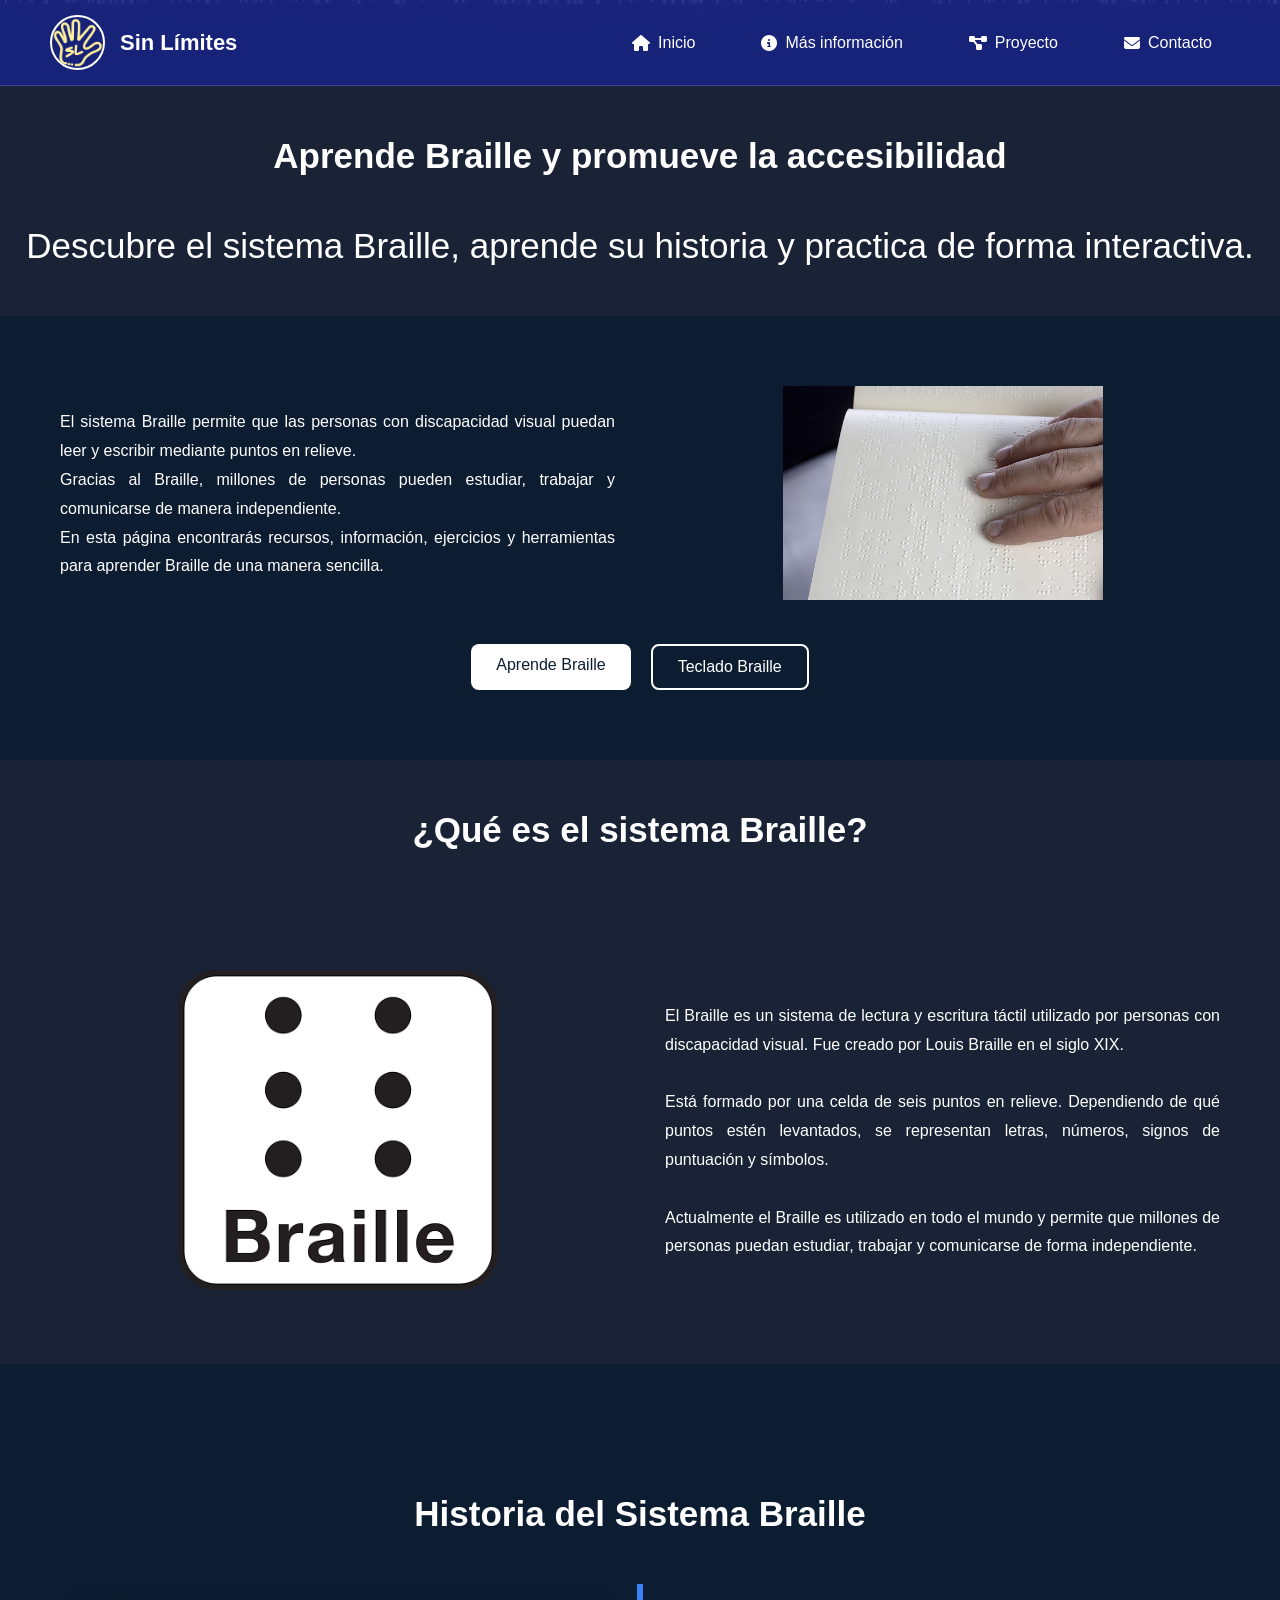
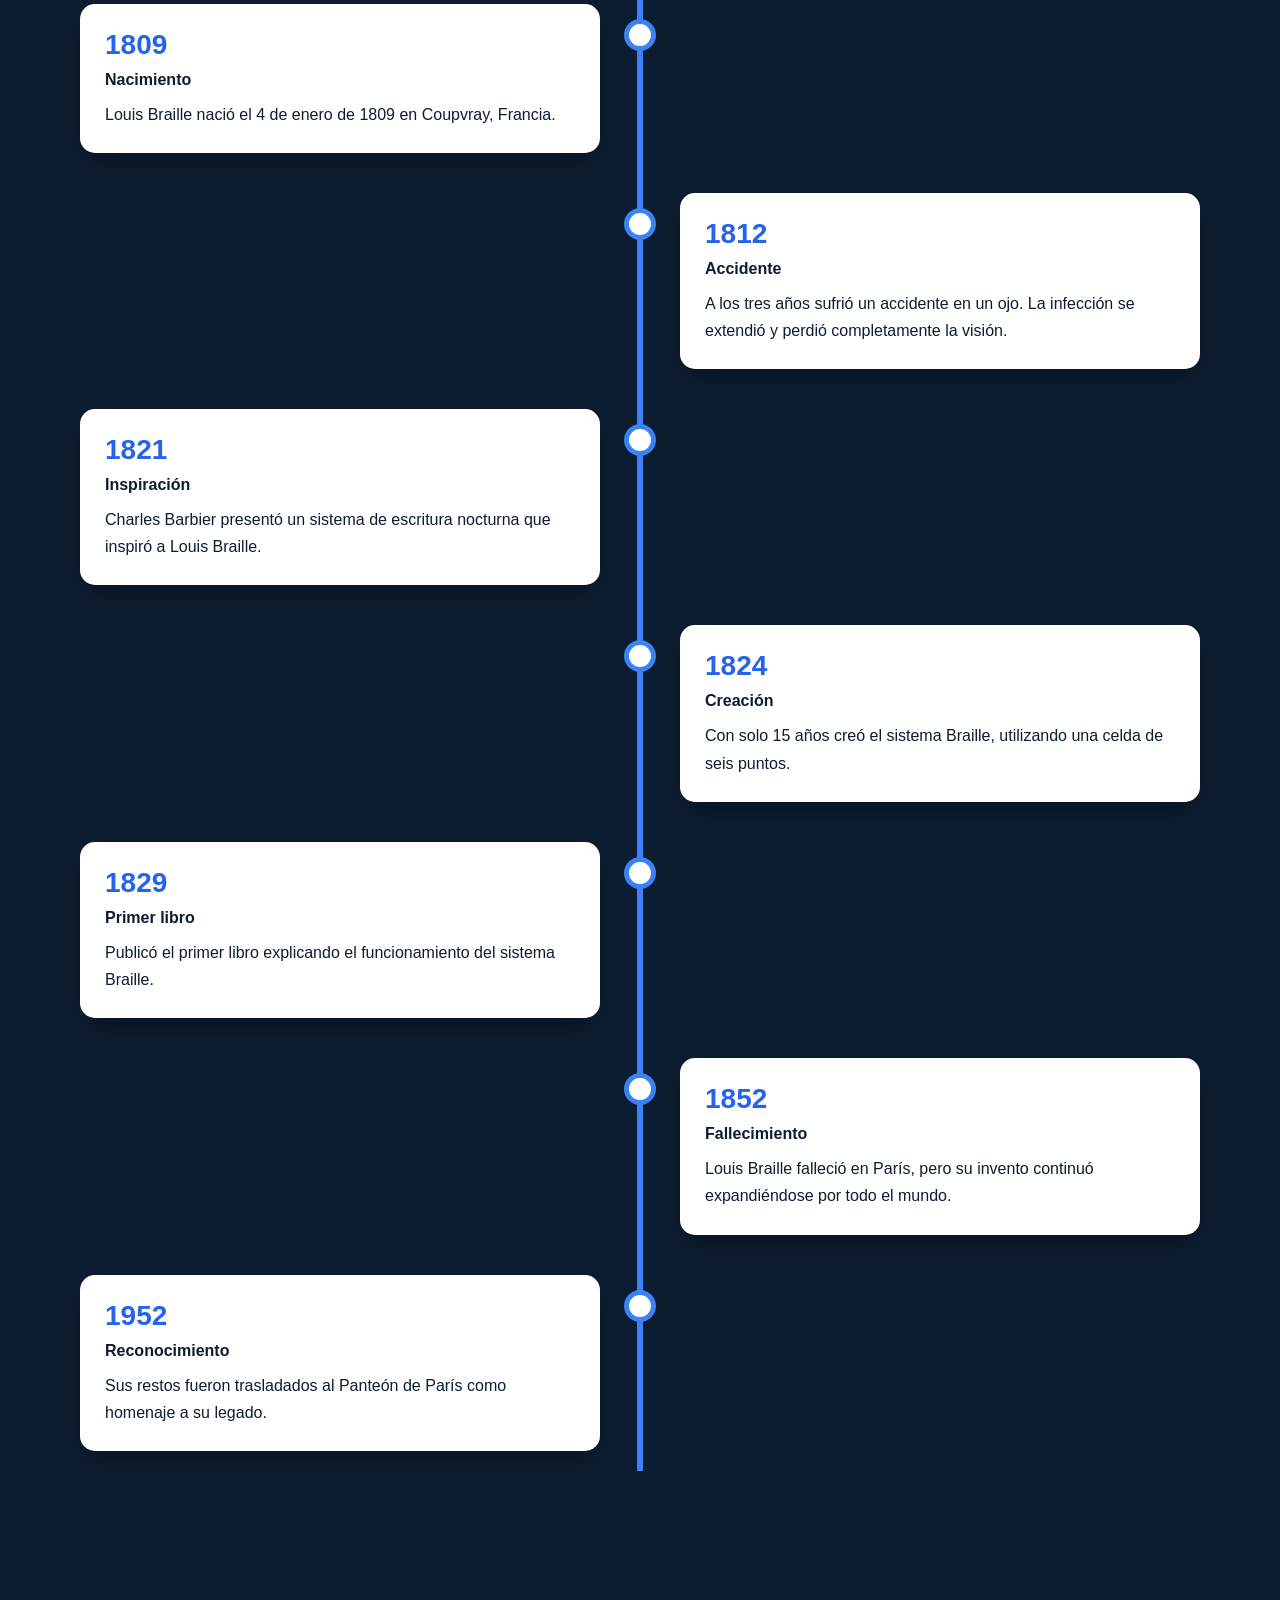
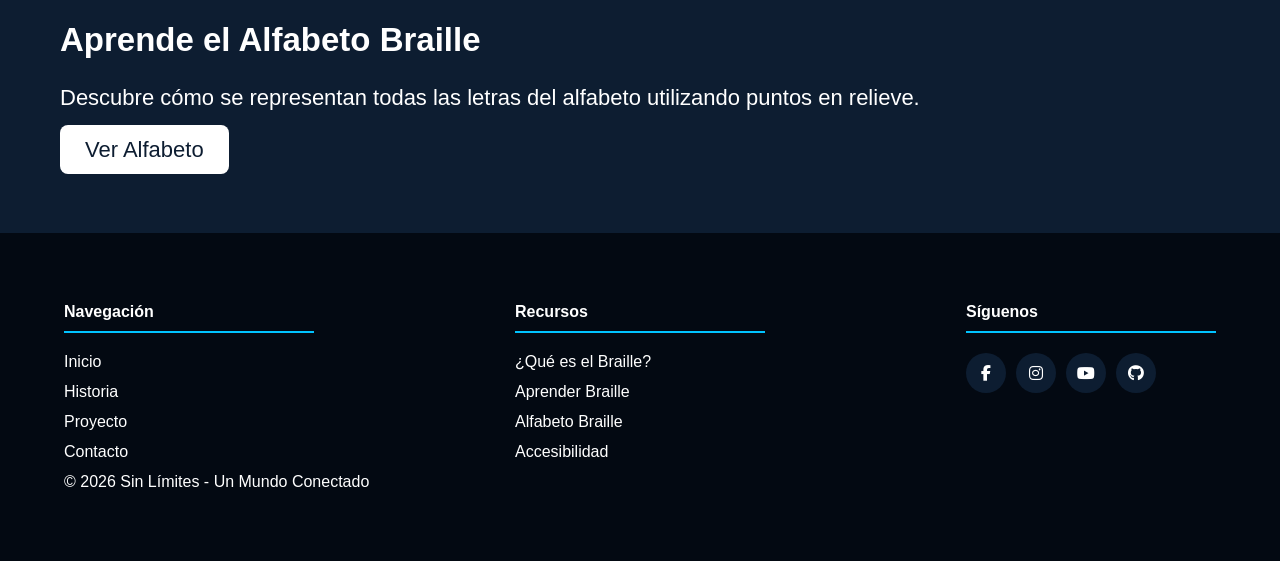
==== index.html @ 5e559ec8 "segundo comit" ====
<!DOCTYPE html>
<html lang="es">
<head>
    <meta charset="UTF-8">
    <meta name="viewport" content="width=device-width, initial-scale=1.0">
    <title>Sin Límites - Un Mundo Conectado</title>
    <link rel="stylesheet" href="css.css">
    <link rel="stylesheet" href="https://cdnjs.cloudflare.com/ajax/libs/font-awesome/6.4.0/css/all.min.css">
</head>
<body>
    <div class="estrellas" id="estrellas"></div>
    <header>
    <div class="logo">
        <img src="Logo Crea J Sin Limites amarillosinfondo.png" alt="Logo">
        <div>
            <h1>Sin Límites</h1>
        </div>
    </div>
    <nav>
        <a href="index.html">
            <i class="fas fa-house"></i>
            Inicio
        </a>
        <a href="Mas info.html">
            <i class="fas fa-circle-info"></i>
            Más información
        </a>
        <a href="proyecto.html">
            <i class="fas fa-diagram-project"></i>
            Proyecto
        </a>
        <a href="contactos.html">
            <i class="fas fa-envelope"></i>
            Contacto
        </a>
    </nav>
</header>
    <main>
        <section class="cabeza">
            <div class="titulo">
                <h1 class="titulo1">
                    Aprende Braille y promueve la accesibilidad
                </h1>
                <p class="subtitulo">
                    Descubre el sistema Braille, aprende su historia y practica de forma interactiva.
                </p>
            </div>
        </section>
        <section class="contenido">
            <div class="fila">
                <div class="texto1">
                    <p class="parrafo1">
                        El sistema Braille permite que las personas con discapacidad visual puedan leer y escribir mediante puntos en relieve.
                    </p>
                    <p class="parrafo1">
                        Gracias al Braille, millones de personas pueden estudiar, trabajar y comunicarse de manera independiente.
                    </p>
                    <p class="parrafo1">
                        En esta página encontrarás recursos, información, ejercicios y herramientas para aprender Braille de una manera sencilla.
                    </p>
                </div>
                <div class="imagen1">
                    <img src="image 3.png" alt="Sistema Braille">
                </div>
            </div>
            <div class="botones">
                <a href="descubrebraile.html" class="btn">
                    Aprende Braille
                </a>
                <a href="teclado.html" class="btn btn-secundario">
                    Teclado Braille
                </a>
            </div>
        </section>           
        <section class="cabeza1">
            <div class="titulo">
                <h2 class="titulo">
                    ¿Qué es el sistema Braille?
                </h2>
            </div>
        </section>
        <section class="contenido1">
            <div class="fila">
                <div class="imagen2">
                    <img src="image 4.png" alt="Cómo funciona el Braille">
                </div>
                <div class="texto">
                    <p class="parrafo2">
                        El Braille es un sistema de lectura y escritura táctil
                        utilizado por personas con discapacidad visual.
                        Fue creado por Louis Braille en el siglo XIX.
                    </p>
                    <br>
                    <p class="parrafo2">
                        Está formado por una celda de seis puntos en relieve.
                        Dependiendo de qué puntos estén levantados,
                        se representan letras, números,
                        signos de puntuación y símbolos.
                    </p>
                    <br>
                    <p class="parrafo2">
                        Actualmente el Braille es utilizado en todo el mundo
                        y permite que millones de personas puedan estudiar,
                        trabajar y comunicarse de forma independiente.
                    </p>
                </div>
            </div>
        </section>
        <section class="estadisticas">
        <section class="timeline">
    <h2 class="titulo">
        Historia del Sistema Braille
    </h2>
    <div class="timeline-container">
        <div class="evento izquierda">
            <div class="contenido-evento">
                <h3>1809</h3>
                <h4>Nacimiento</h4>
                <p>
                    Louis Braille nació el 4 de enero de 1809
                    en Coupvray, Francia.
                </p>
            </div>
        </div>
        <div class="evento derecha">
            <div class="contenido-evento">
                <h3>1812</h3>
                <h4>Accidente</h4>
                <p>
                    A los tres años sufrió un accidente en un ojo.
                    La infección se extendió y perdió completamente
                    la visión.
                </p>
            </div>
        </div>
        <div class="evento izquierda">
            <div class="contenido-evento">
                <h3>1821</h3>
                <h4>Inspiración</h4>
                <p>
                    Charles Barbier presentó un sistema de escritura
                    nocturna que inspiró a Louis Braille.
                </p>
            </div>
        </div>
        <div class="evento derecha">
            <div class="contenido-evento">
                <h3>1824</h3>
                <h4>Creación</h4>
                <p>
                    Con solo 15 años creó el sistema Braille,
                    utilizando una celda de seis puntos.
                </p>
            </div>
        </div>
        <div class="evento izquierda">
            <div class="contenido-evento">
                <h3>1829</h3>
                <h4>Primer libro</h4>
                <p>
                    Publicó el primer libro explicando
                    el funcionamiento del sistema Braille.
                </p>
            </div>
        </div>
        <div class="evento derecha">
            <div class="contenido-evento">
                <h3>1852</h3>
                <h4>Fallecimiento</h4>
                <p>
                    Louis Braille falleció en París,
                    pero su invento continuó expandiéndose
                    por todo el mundo.
                </p>
            </div>
        </div>
        <div class="evento izquierda">
            <div class="contenido-evento">
                <h3>1952</h3>
                <h4>Reconocimiento</h4>
                <p>
                    Sus restos fueron trasladados al Panteón
                    de París como homenaje a su legado.
                </p>
            </div>
        </div>
    </div>
</section>
        <section class="alfa">
            <div class="fila">
                <div class="alfabeto">
                    <h2>
                        Aprende el Alfabeto Braille
                    </h2>
                    <br>
                    <p>
                        Descubre cómo se representan
                        todas las letras del alfabeto
                        utilizando puntos en relieve.
                    </p>
                    <br>
                    <a href="alfabeto.html" class="btn">
                        Ver Alfabeto
                    </a>
                </div>
            </div>
        </section>
    </main>
    <footer class="footer">
        <div class="contenedor">
            <div class="footer-row">
                <div class="footer-links">
                    <h4>Navegación</h4>
                    <ul>
                        <li><a href="index.html">Inicio</a></li>
                        <li><a href="masinfo.html">Historia</a></li>
                        <li><a href="proyecto.html">Proyecto</a></li>
                        <li><a href="contactos.html">Contacto</a></li>
                    </ul>
                </div>
                <div class="footer-links">
                    <h4>Recursos</h4>
                    <ul>
                        <li><a href="#">¿Qué es el Braille?</a></li>
                        <li><a href="#">Aprender Braille</a></li>
                        <li><a href="#">Alfabeto Braille</a></li>
                        <li><a href="#">Accesibilidad</a></li>
                    </ul>
                </div>
                <div class="footer-links">
                    <h4>Síguenos</h4>
                    <div class="social-link">
                        <a href="#"><i class="fab fa-facebook-f"></i></a>
                        <a href="#"><i class="fab fa-instagram"></i></a>
                        <a href="#"><i class="fab fa-youtube"></i></a>
                        <a href="#"><i class="fab fa-github"></i></a>
                    </div>
                </div>
            </div>
            <div class="footer-copy">
                © 2026 Sin Límites - Un Mundo Conectado
            </div>
        </div>
    </footer>
<script>
window.addEventListener("DOMContentLoaded",()=>{
const contenedor=document.getElementById("estrellas");
for(let i=0;i<180;i++){
let estrella=document.createElement("div");
estrella.classList.add("estrella");
let size=Math.random()*3+1;
estrella.style.width=size+"px";
estrella.style.height=size+"px";
estrella.style.left=Math.random()*100+"%";
estrella.style.animationDuration=(Math.random()*6+4)+"s";
estrella.style.animationDelay=Math.random()*8+"s";
contenedor.appendChild(estrella);
}
});
function traducir(){
const braille={
a:"⠁",
b:"⠃",
c:"⠉",
d:"⠙",
e:"⠑",
f:"⠋",
g:"⠛",
h:"⠓",
i:"⠊",
j:"⠚",
k:"⠅",
l:"⠇",
m:"⠍",
n:"⠝",
o:"⠕",
p:"⠏",
q:"⠟",
r:"⠗",
s:"⠎",
t:"⠞",
u:"⠥",
v:"⠧",
w:"⠺",
x:"⠭",
y:"⠽",
z:"⠵",
" ":" "
};
let texto=document
.getElementById("texto")
.value
.toLowerCase();
let resultado="";
for(let letra of texto){
resultado+=braille[letra] || letra;
}
document
.getElementById("resultadoBraille")
.innerHTML=resultado;
}
function copiarTexto(){
let texto=document
.getElementById("resultadoBraille")
.innerText;
navigator.clipboard.writeText(texto);
alert("Braille copiado.");
}
function leerTexto(){
let texto=document
.getElementById("texto")
.value;
let voz=new SpeechSynthesisUtterance(texto);
voz.lang="es-ES";
speechSynthesis.speak(voz);
}
document
.getElementById("texto")
.addEventListener("input",traducir);
</script>
</body>
</html>
---- css.css ----
*{
    margin:0;
    padding:0;
    box-sizing:border-box;
    list-style:none;
}
body{
    font-family:"Poppins",sans-serif;
    background:#192335;
    color:white;
    overflow-x:hidden;
}
h1,h2,h3,h4{
    font-weight:600;
}
header{
    position:sticky;
    top:0;
    width:100%;
    display:flex;
    justify-content:space-between;
    align-items:center;
    padding:15px 50px;
    background:rgba(24,35,133,.85);
    backdrop-filter:blur(15px);
    border-bottom:1px solid rgba(255,255,255,.15);
    z-index:1000;
}
.logo{
    display:flex;
    align-items:center;
    gap:15px;
}
.logo img{
    width:60px;
    height:60px;
    border-radius:50%;
    border:2px solid white;
    transition:.4s;
}
.logo img:hover{
    transform:rotate(10deg) scale(1.1);
}
.logo h1{
    font-size:24px;
    color:white;
}
.logo span{
    color:#b6d8ff;
    font-size:13px;
}
nav{
    display:flex;
    gap:15px;
}
nav a{
    display:flex;
    align-items:center;
    gap:8px;
    color:white;
    text-decoration:none;
    padding:12px 18px;
    border-radius:10px;
    transition:.3s;
}
nav a:hover{
    background:#3b82f6;
    transform:translateY(-3px);
}
nav i{
    font-size:16px;
}
.acciones{
    display:flex;
    align-items:center;
    gap:20px;

}
.logo{
    display:flex;
    align-items:center;
    gap:15px;
}

.logo img{
    width:55px;
    height:55px;
    border-radius:50%;
}

.logo h1{
    font-size:22px;
}
nav{
    display:flex;
    gap:30px;
}
nav a{
    color:white;
    text-decoration:none;
    transition:.3s;
}

nav a:hover{
    color:#66d1ff;
}
.switch{
    margin-left:25px;
}

.checkbox{
    display:none;
}

.slider{
    width:60px;
    height:30px;
    background:#ccc;
    border-radius:30px;
    cursor:pointer;
    position:relative;
    transition:.3s;
}

.slider::before{
    content:"";
    position:absolute;
    width:26px;
    height:26px;
    top:2px;
    left:2px;
    border-radius:50%;
    background:url("spain4.png");
    background-size:cover;
    transition:.3s;
}

.checkbox:checked + .slider{
    background:#2196F3;
}

.checkbox:checked + .slider::before{
    transform:translateX(30px);
    background:url("usa3.png");
    background-size:cover;
}
.titulo,
.titulo1{
    text-align:center;
    margin:50px 0;
    font-size:35px;
}
.contenido,
.contenido1,
.alfa{
    padding:70px 0;
}
.contenido,
.alfa{
    background:rgba(13,29,49,.9);
}
.fila{
    max-width:1200px;
    margin:auto;
    display:flex;
    justify-content:space-between;
    align-items:center;
    gap:50px;
    padding:0 20px;
}
.texto,
.texto1{
    flex:1;
    line-height:1.8;
    text-align:justify;
}
.imagen1,
.imagen2{
    flex:1;
    text-align:center;
}

.imagen1 img,
.imagen2 img{
    width:320px;
    max-width:100%;
}
.botones{
    display:flex;
    justify-content:center;
    gap:20px;
    margin-top:40px;
}
.btn{
    background:white;
    color:#0d1d31;
    padding:12px 25px;
    border-radius:8px;
    text-decoration:none;
    transition:.3s;
}
.btn:hover{
    transform:translateY(-4px);
}
.btn-secundario{
    background:transparent;
    color:white;
    border:2px solid white;
}

.btn-secundario:hover{
    background:white;
    color:#0d1d31;
}
.alfabeto{
    color:white;
    text-decoration:none;
    font-size:22px;
    transition:.3s;
}

.alfabeto:hover{
    color:#66d1ff;
}
.footer{
    background:#030912;
    padding:70px 0;
}
.contenedor{
    width:90%;
    max-width:1200px;
    margin:auto;
}
.footer-row{
    display:flex;
    justify-content:space-between;
    flex-wrap:wrap;
}
.footer-links{
    width:250px;
}
.footer-links h4{
    margin-bottom:20px;
    padding-bottom:10px;
    border-bottom:2px solid #00c3ff;
}
.footer-links ul li{
    margin-bottom:12px;
}
.footer-links a{
    color:white;
    text-decoration:none;
    transition:.3s;
}
.footer-links a:hover{
    color:#66d1ff;
    padding-left:6px;
}
.social-link{
    display:flex;
    gap:10px;
    margin-top:20px;
}
.social-link a{
    width:40px;
    height:40px;
    border-radius:50%;
    display:flex;
    justify-content:center;
    align-items:center;
    background:#0d1d31;
    color:white;
    transition:.3s;
}
.social-link a:hover{
    background:#3e8cff;
}
.estrellas{
    position:fixed;
    inset:0;
    z-index:-1;
    pointer-events:none;
    overflow:hidden;
}
.estrella{
    position:absolute;
    background:white;
    border-radius:50%;
    box-shadow:0 0 10px white;
    animation:caer linear infinite;
}
@keyframes caer{
    0%{
        transform:translateY(-100px);
        opacity:1;
    }
    100%{
        transform:translateY(110vh);
        opacity:0;
    }
}
@media(max-width:900px){
    header{
        flex-direction:column;
        gap:20px;
    }
    nav{
        flex-wrap:wrap;
        justify-content:center;
    }
    .fila{
        flex-direction:column;
        text-align:center;
    }
    .texto,
    .texto1{
        width:100%;
    }
    .imagen1,
    .imagen2{
        width:100%;
    }
    .botones{
        flex-direction:column;
        align-items:center;
    }
    .footer-row{
        flex-direction:column;
        gap:40px;
    }
}
.timeline{
    width:100%;
    padding:80px 20px;
    background:#0d1d31;
}
.timeline-container{
    position:relative;
    max-width:1200px;
    margin:auto;
}
.timeline-container::after{
    content:"";
    position:absolute;
    width:6px;
    background:#3b82f6;
    top:0;
    bottom:0;
    left:50%;
    margin-left:-3px;
}
.evento{
    position:relative;
    width:50%;
    padding:20px 40px;
}
.evento::after{
    content:"";
    position:absolute;
    width:22px;
    height:22px;
    background:white;
    border:5px solid #3b82f6;
    border-radius:50%;
    top:35px;
    z-index:2;
}
.izquierda{
    left:0;
}
.derecha{
    left:50%;
}
.izquierda::after{
    right:-16px;
}
.derecha::after{
    left:-16px;
}
.contenido-evento{
    background:white;
    color:#0d1d31;
    padding:25px;
    border-radius:15px;
    box-shadow:0 10px 30px rgba(0,0,0,.3);
    transition:.3s;
}
.contenido-evento:hover{
    transform:translateY(-8px);
}
.contenido-evento h3{
    color:#2563eb;
    margin-bottom:10px;
    font-size:28px;
}
.contenido-evento h4{
    margin-bottom:12px;
}
.contenido-evento p{
    line-height:1.7;
}
@media(max-width:768px){
.timeline-container::after{
left:20px;
}
.evento{
width:100%;
padding-left:60px;
padding-right:20px;
left:0;
}
.derecha{
left:0;
}
.izquierda::after,
.derecha::after{
left:8px;
}
}
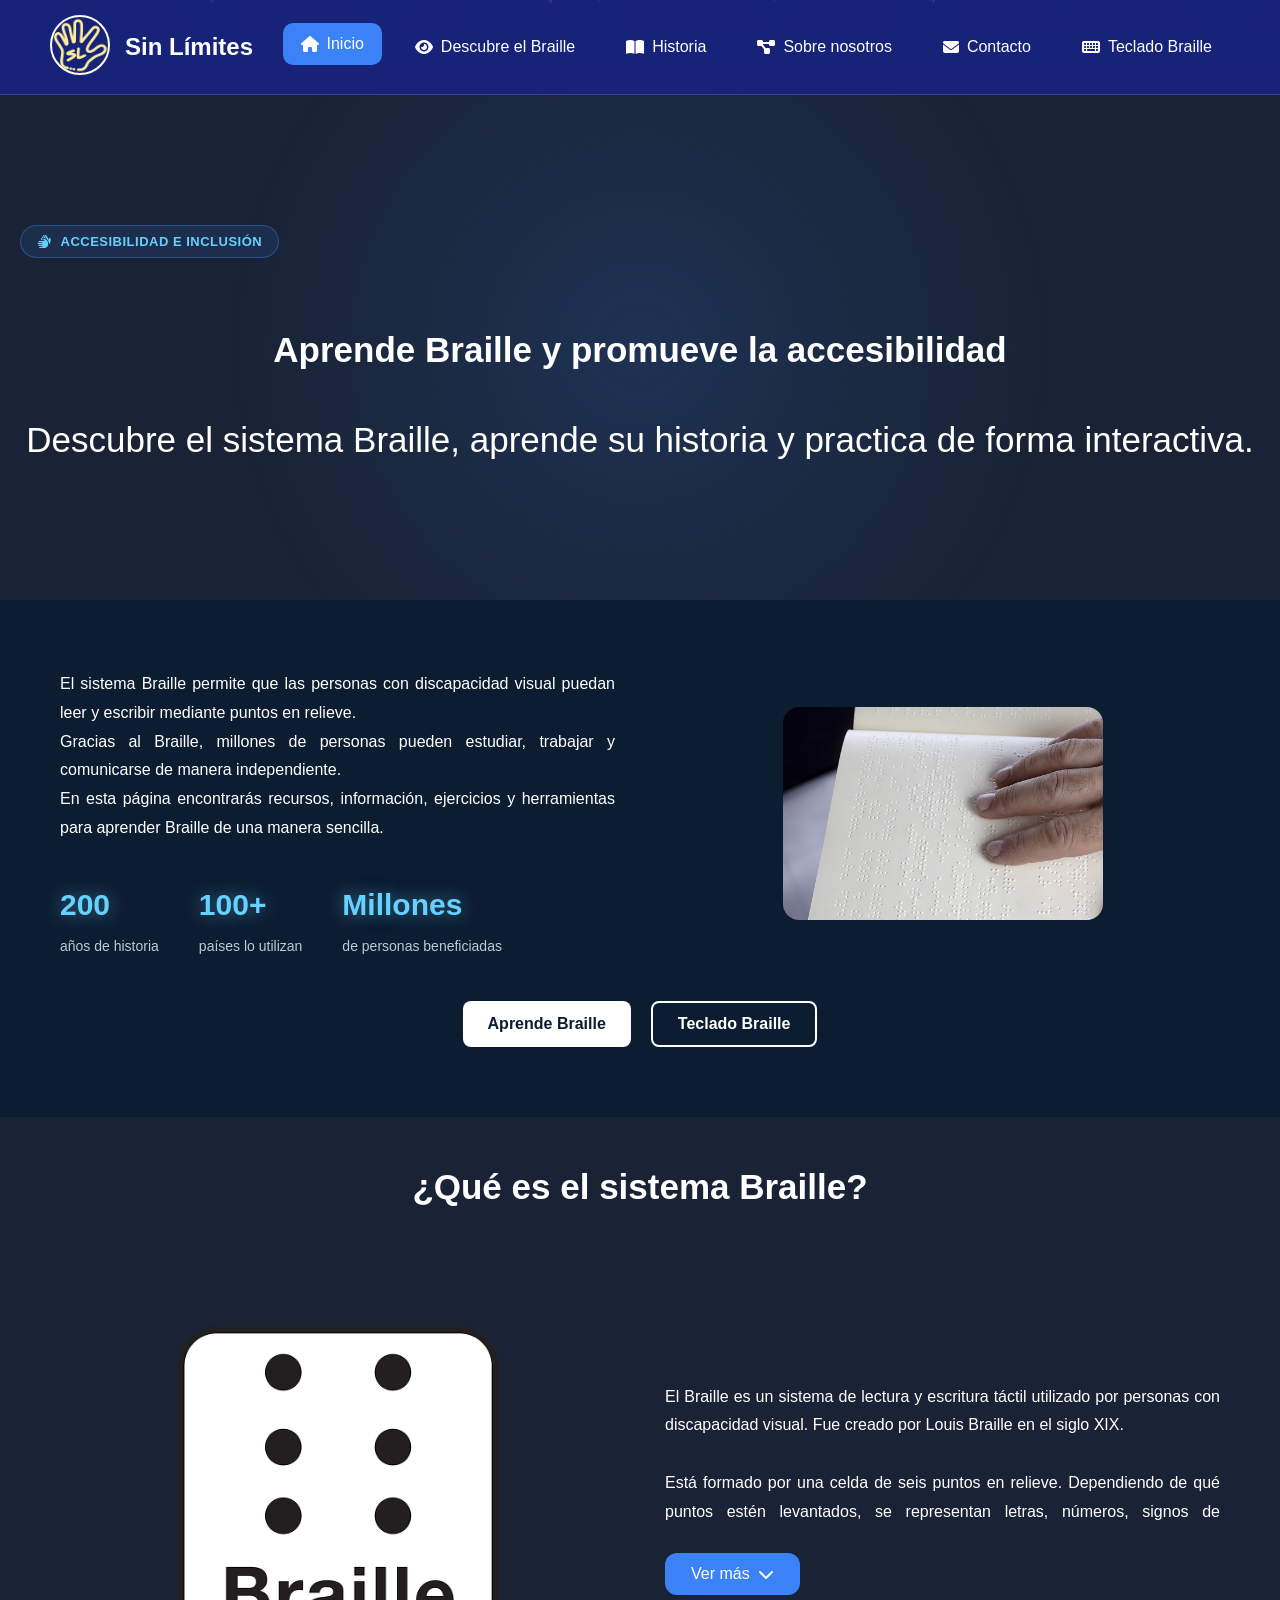
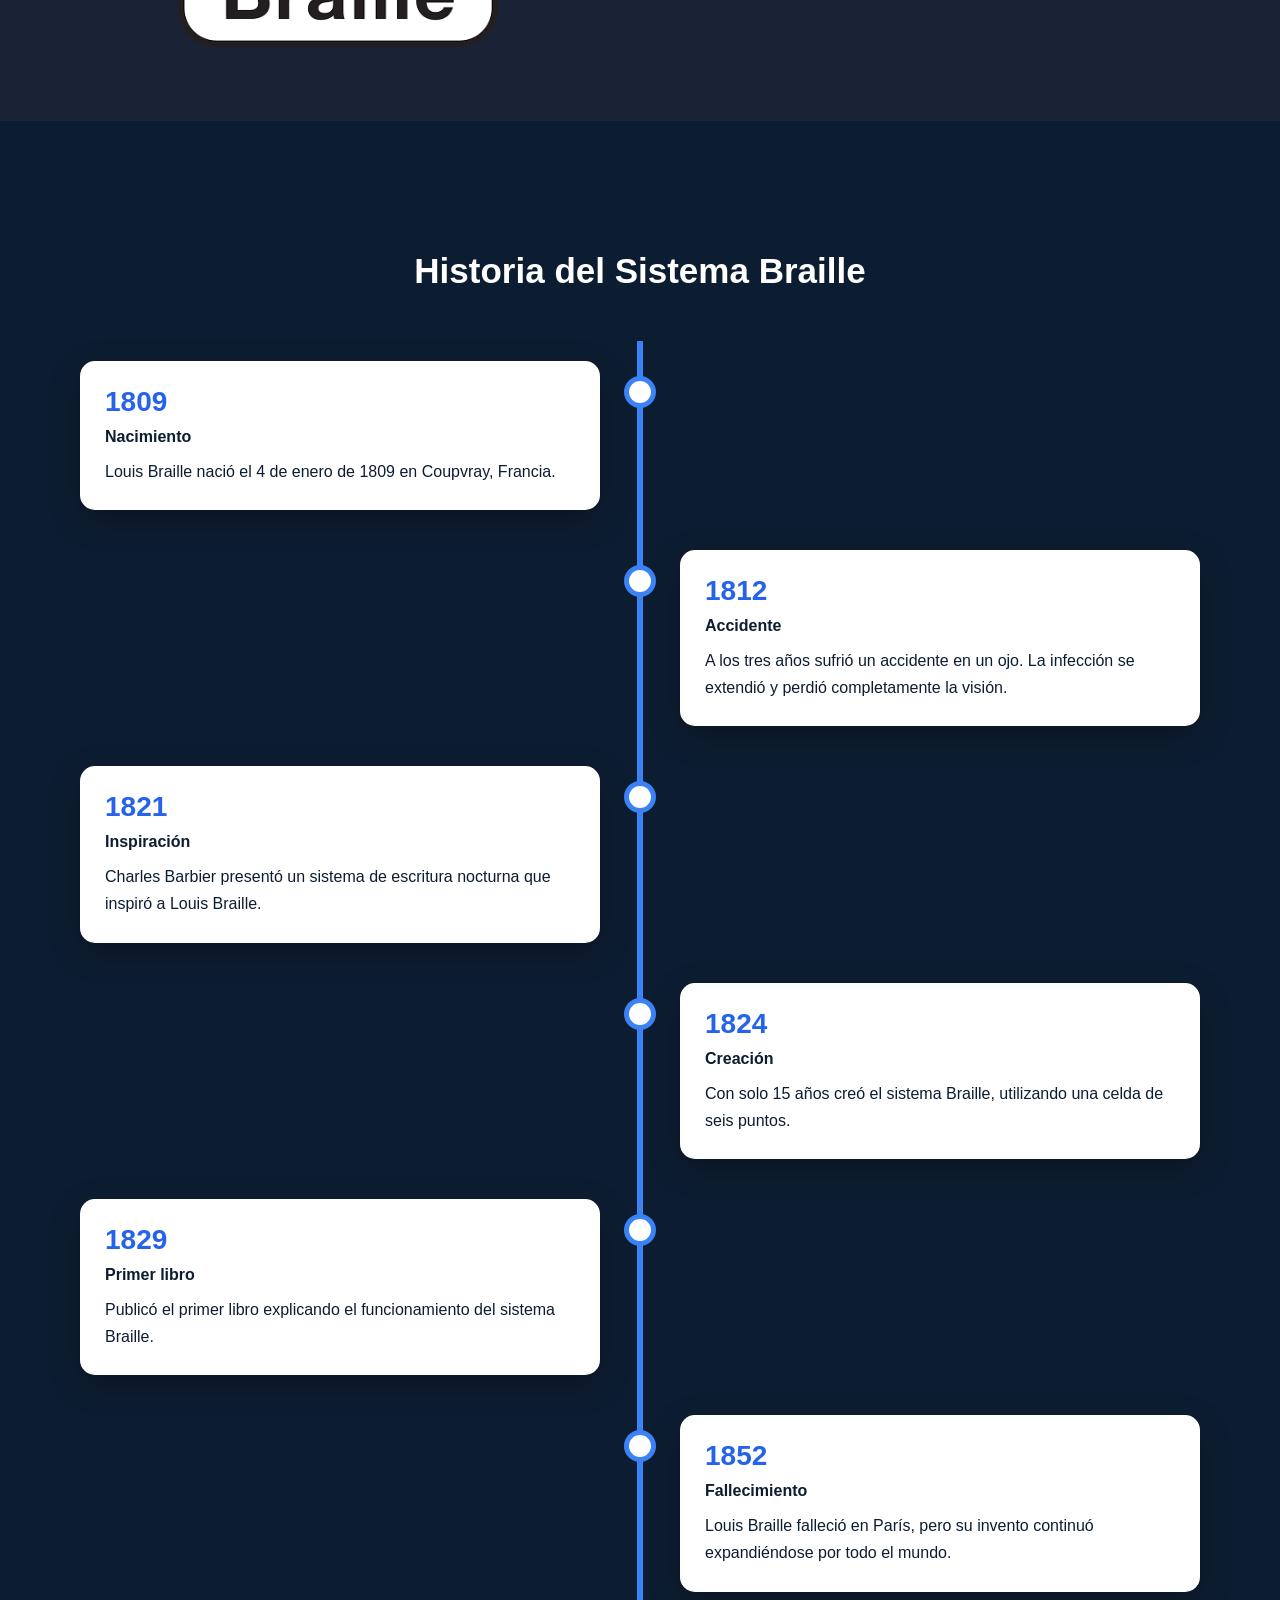
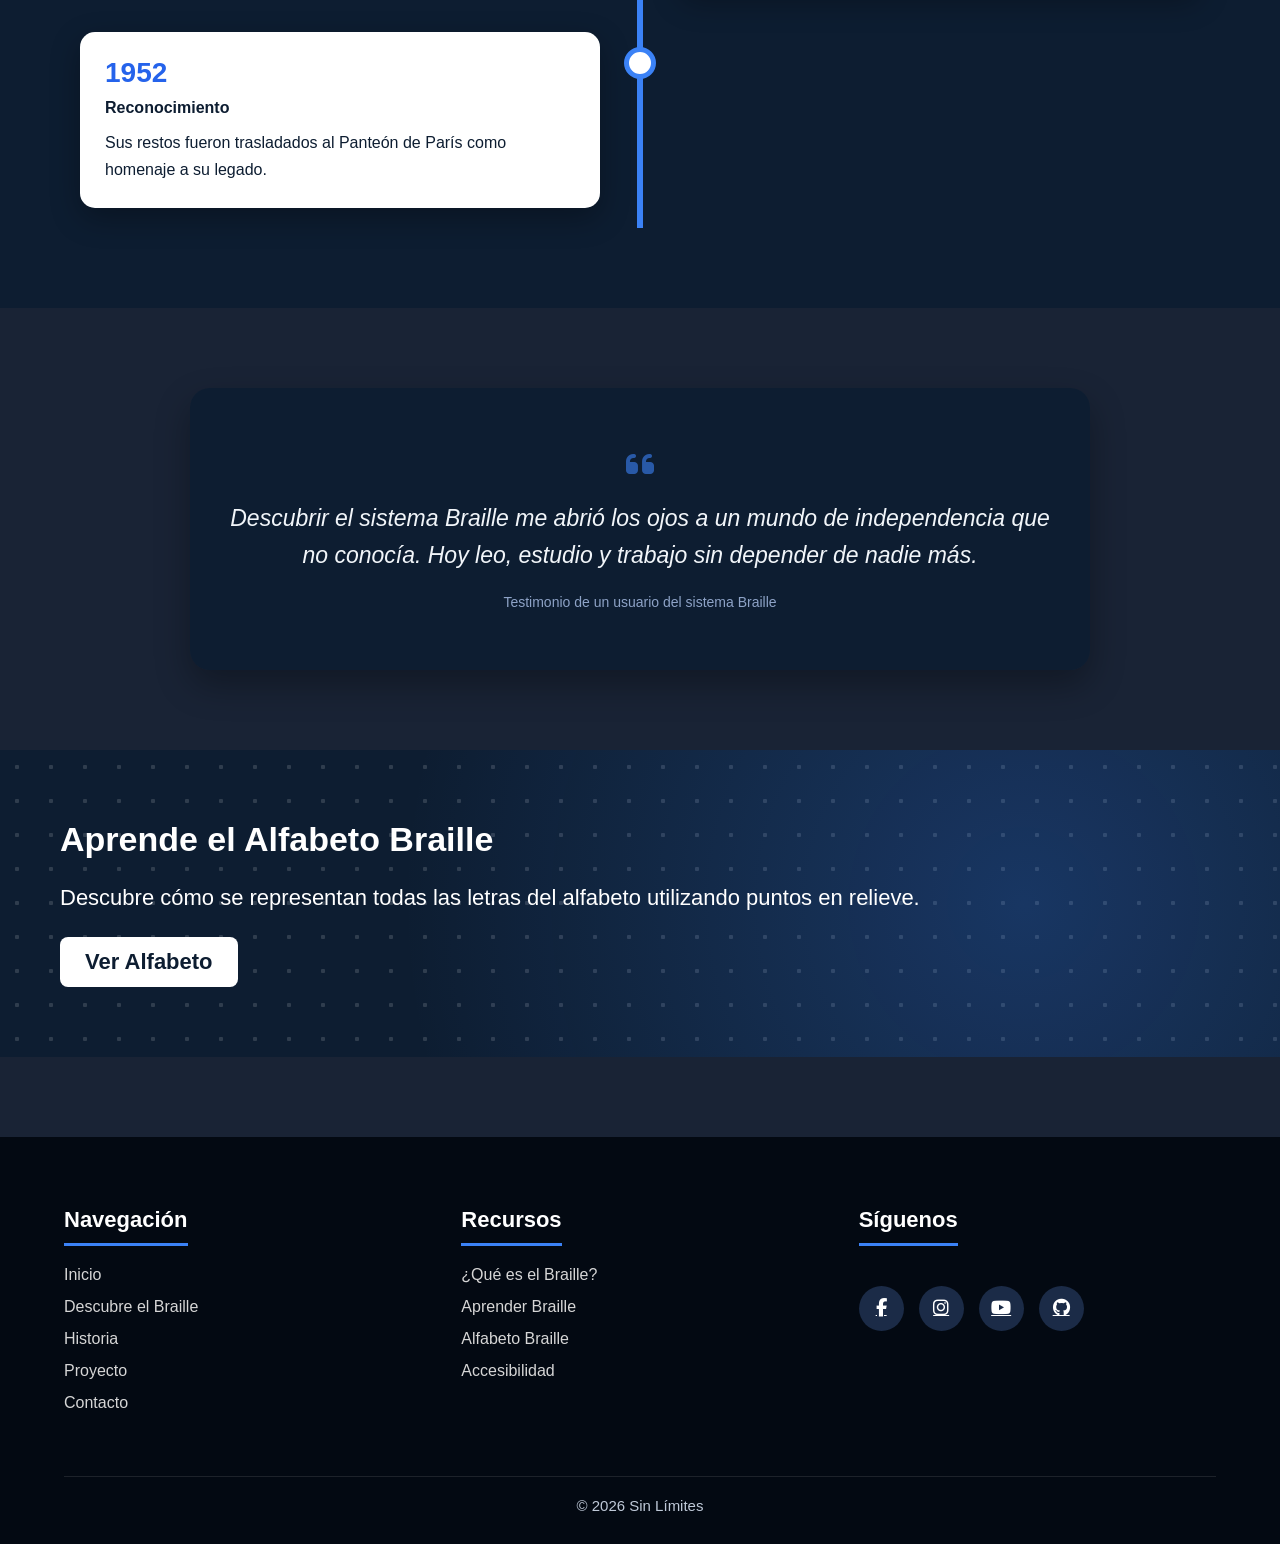
==== commit c53c1ad9: "pagina con php" ====
--- a/index.html
+++ b/index.html
@@ -3,40 +3,42 @@
 <head>
     <meta charset="UTF-8">
     <meta name="viewport" content="width=device-width, initial-scale=1.0">
-    <title>Sin Límites - Un Mundo Conectado</title>
+    <title>Sin Límites</title>
     <link rel="stylesheet" href="css.css">
+    <link rel="stylesheet" href="headerfooter.css">
     <link rel="stylesheet" href="https://cdnjs.cloudflare.com/ajax/libs/font-awesome/6.4.0/css/all.min.css">
 </head>
 <body>
+    <!-- fondo de estrellitas animadas, ver estrellas.js -->
     <div class="estrellas" id="estrellas"></div>
-    <header>
+    <!--------
+    Header (mismo header que el resto del sitio, ver headerfooter.css)
+    ----------->
+<header class="header">
     <div class="logo">
-        <img src="Logo Crea J Sin Limites amarillosinfondo.png" alt="Logo">
-        <div>
-            <h1>Sin Límites</h1>
-        </div>
+        <a href="index.html"><img src="Logo Crea J Sin Limites amarillosinfondo.png" alt="Logo Sin Límites"></a>
+        <div class="logo-texto"><h1>Sin Límites</h1></div>
     </div>
-    <nav>
-        <a href="index.html">
-            <i class="fas fa-house"></i>
-            Inicio
-        </a>
-        <a href="Mas info.html">
-            <i class="fas fa-circle-info"></i>
-            Más información
-        </a>
-        <a href="proyecto.html">
-            <i class="fas fa-diagram-project"></i>
-            Proyecto
-        </a>
-        <a href="contactos.html">
-            <i class="fas fa-envelope"></i>
-            Contacto
-        </a>
+    <!-- faltaba este boton: es el toggle del menu en mobile (ver menu.js) -->
+    <button class="menu-toggle" id="menuToggle" aria-label="Abrir menú">
+        <i class="fas fa-bars"></i>
+    </button>
+    <nav class="menu">
+        <a href="index.html" class="activo"><i class="fas fa-house"></i> Inicio</a>
+        <a href="descubrebraile.html"><i class="fas fa-eye"></i> Descubre el Braille</a>
+        <a href="Mas_info.html"><i class="fas fa-book-open"></i> Historia</a>
+        <a href="proyecto.html"><i class="fas fa-diagram-project"></i> Sobre nosotros</a>
+        <a href="contactos.html"><i class="fas fa-envelope"></i> Contacto</a>
+        <a href="Login.html"><i class="fas fa-keyboard"></i> Teclado Braille</a>
     </nav>
 </header>
     <main>
+        <!-- HERO: titulo y bajada de la home, ahora con badge arriba -->
         <section class="cabeza">
+            <span class="hero-tag">
+                <i class="fas fa-hands"></i>
+                Accesibilidad e inclusión
+            </span>
             <div class="titulo">
                 <h1 class="titulo1">
                     Aprende Braille y promueve la accesibilidad
@@ -46,6 +48,9 @@
                 </p>
             </div>
         </section>
+
+        <!-- INTRO: parrafo de presentacion + imagen + mini-stats + los 2 botones principales
+        (Aprende Braille -> descubrebraile.html, Teclado Braille -> teclado.html) -->
         <section class="contenido">
             <div class="fila">
                 <div class="texto1">
@@ -58,6 +63,20 @@
                     <p class="parrafo1">
                         En esta página encontrarás recursos, información, ejercicios y herramientas para aprender Braille de una manera sencilla.
                     </p>
+                    <div class="mini-stats">
+                        <div class="mini-stat">
+                            <strong>200</strong>
+                            <span>años de historia</span>
+                        </div>
+                        <div class="mini-stat">
+                            <strong>100+</strong>
+                            <span>países lo utilizan</span>
+                        </div>
+                        <div class="mini-stat">
+                            <strong>Millones</strong>
+                            <span>de personas beneficiadas</span>
+                        </div>
+                    </div>
                 </div>
                 <div class="imagen1">
                     <img src="image 3.png" alt="Sistema Braille">
@@ -67,11 +86,13 @@
                 <a href="descubrebraile.html" class="btn">
                     Aprende Braille
                 </a>
-                <a href="teclado.html" class="btn btn-secundario">
+                <a href="Login.html" class="btn btn-secundario">
                     Teclado Braille
                 </a>
             </div>
-        </section>           
+        </section>
+
+        <!-- "¿QUÉ ES EL SISTEMA BRAILLE?": imagen + texto expandible (usa vermas.js) -->
         <section class="cabeza1">
             <div class="titulo">
                 <h2 class="titulo">
@@ -85,28 +106,40 @@
                     <img src="image 4.png" alt="Cómo funciona el Braille">
                 </div>
                 <div class="texto">
-                    <p class="parrafo2">
-                        El Braille es un sistema de lectura y escritura táctil
-                        utilizado por personas con discapacidad visual.
-                        Fue creado por Louis Braille en el siglo XIX.
-                    </p>
-                    <br>
-                    <p class="parrafo2">
-                        Está formado por una celda de seis puntos en relieve.
-                        Dependiendo de qué puntos estén levantados,
-                        se representan letras, números,
-                        signos de puntuación y símbolos.
-                    </p>
-                    <br>
-                    <p class="parrafo2">
-                        Actualmente el Braille es utilizado en todo el mundo
-                        y permite que millones de personas puedan estudiar,
-                        trabajar y comunicarse de forma independiente.
-                    </p>
-                </div>
-            </div>
-        </section>
-        <section class="estadisticas">
+                    <!-- vermas.js le agrega/saca la clase "expandido" a este div cuando
+                    se le da click al boton de abajo -->
+                    <div class="contenido-expandible" id="texto-quees">
+                        <p class="parrafo2">
+                            El Braille es un sistema de lectura y escritura táctil
+                            utilizado por personas con discapacidad visual.
+                            Fue creado por Louis Braille en el siglo XIX.
+                        </p>
+                        <br>
+                        <p class="parrafo2">
+                            Está formado por una celda de seis puntos en relieve.
+                            Dependiendo de qué puntos estén levantados,
+                            se representan letras, números,
+                            signos de puntuación y símbolos.
+                        </p>
+                        <br>
+                        <p class="parrafo2">
+                            Actualmente el Braille es utilizado en todo el mundo
+                            y permite que millones de personas puedan estudiar,
+                            trabajar y comunicarse de forma independiente.
+                        </p>
+                    </div>
+                    <!-- data-target tiene que matchear el id del div de arriba, asi
+                    vermas.js sabe cual bloque expandir con este boton -->
+                    <button class="btn-vermas" data-target="texto-quees">
+                        <span class="texto-boton">Ver más</span>
+                        <i class="fas fa-chevron-down"></i>
+                    </button>
+                </div>
+            </div>
+        </section>
+
+        <!-- LINEA DE TIEMPO: historia de Louis Braille, año por año.
+        se alternan .izquierda / .derecha para que quede en zigzag (ver css.css) -->
         <section class="timeline">
     <h2 class="titulo">
         Historia del Sistema Braille
@@ -186,6 +219,19 @@
         </div>
     </div>
 </section>
+
+        <!-- TESTIMONIO: seccion nueva, corta el ritmo entre la timeline y el CTA final -->
+        <section class="testimonio">
+            <i class="fas fa-quote-left"></i>
+            <blockquote>
+                Descubrir el sistema Braille me abrió los ojos a un mundo de
+                independencia que no conocía. Hoy leo, estudio y trabajo sin
+                depender de nadie más.
+            </blockquote>
+            <cite>Testimonio de un usuario del sistema Braille</cite>
+        </section>
+
+        <!-- CTA final: banner para ir a ver el alfabeto completo -->
         <section class="alfa">
             <div class="fila">
                 <div class="alfabeto">
@@ -206,6 +252,9 @@
             </div>
         </section>
     </main>
+    <!--
+    Footer (igual en todas las paginas)
+    -->
     <footer class="footer">
         <div class="contenedor">
             <div class="footer-row">
@@ -213,7 +262,8 @@
                     <h4>Navegación</h4>
                     <ul>
                         <li><a href="index.html">Inicio</a></li>
-                        <li><a href="masinfo.html">Historia</a></li>
+                        <li><a href="descubrebraile.html">Descubre el Braille</a></li>
+                        <li><a href="Mas_info.html">Historia</a></li>
                         <li><a href="proyecto.html">Proyecto</a></li>
                         <li><a href="contactos.html">Contacto</a></li>
                     </ul>
@@ -221,6 +271,7 @@
                 <div class="footer-links">
                     <h4>Recursos</h4>
                     <ul>
+                        <!-- estos 4 links son placeholders (#), todavia no llevan a ningun lado -->
                         <li><a href="#">¿Qué es el Braille?</a></li>
                         <li><a href="#">Aprender Braille</a></li>
                         <li><a href="#">Alfabeto Braille</a></li>
@@ -238,85 +289,14 @@
                 </div>
             </div>
             <div class="footer-copy">
-                © 2026 Sin Límites - Un Mundo Conectado
+                © 2026 Sin Límites
             </div>
         </div>
     </footer>
-<script>
-window.addEventListener("DOMContentLoaded",()=>{
-const contenedor=document.getElementById("estrellas");
-for(let i=0;i<180;i++){
-let estrella=document.createElement("div");
-estrella.classList.add("estrella");
-let size=Math.random()*3+1;
-estrella.style.width=size+"px";
-estrella.style.height=size+"px";
-estrella.style.left=Math.random()*100+"%";
-estrella.style.animationDuration=(Math.random()*6+4)+"s";
-estrella.style.animationDelay=Math.random()*8+"s";
-contenedor.appendChild(estrella);
-}
-});
-function traducir(){
-const braille={
-a:"⠁",
-b:"⠃",
-c:"⠉",
-d:"⠙",
-e:"⠑",
-f:"⠋",
-g:"⠛",
-h:"⠓",
-i:"⠊",
-j:"⠚",
-k:"⠅",
-l:"⠇",
-m:"⠍",
-n:"⠝",
-o:"⠕",
-p:"⠏",
-q:"⠟",
-r:"⠗",
-s:"⠎",
-t:"⠞",
-u:"⠥",
-v:"⠧",
-w:"⠺",
-x:"⠭",
-y:"⠽",
-z:"⠵",
-" ":" "
-};
-let texto=document
-.getElementById("texto")
-.value
-.toLowerCase();
-let resultado="";
-for(let letra of texto){
-resultado+=braille[letra] || letra;
-}
-document
-.getElementById("resultadoBraille")
-.innerHTML=resultado;
-}
-function copiarTexto(){
-let texto=document
-.getElementById("resultadoBraille")
-.innerText;
-navigator.clipboard.writeText(texto);
-alert("Braille copiado.");
-}
-function leerTexto(){
-let texto=document
-.getElementById("texto")
-.value;
-let voz=new SpeechSynthesisUtterance(texto);
-voz.lang="es-ES";
-speechSynthesis.speak(voz);
-}
-document
-.getElementById("texto")
-.addEventListener("input",traducir);
-</script>
+    <!-- vermas.js: boton "ver mas/ver menos" de textos largos
+    estrellas.js: genera las estrellitas del fondo -->
+    <script src="vermas.js"></script>
+    <script src="estrellas.js"></script>
+    <script src="menu.js"></script>
 </body>
 </html>
--- a/css.css
+++ b/css.css
@@ -4,152 +4,18 @@
     box-sizing:border-box;
     list-style:none;
 }
-body{
-    font-family:"Poppins",sans-serif;
-    background:#192335;
-    color:white;
-    overflow-x:hidden;
-}
-h1,h2,h3,h4{
-    font-weight:600;
-}
-header{
-    position:sticky;
-    top:0;
-    width:100%;
-    display:flex;
-    justify-content:space-between;
-    align-items:center;
-    padding:15px 50px;
-    background:rgba(24,35,133,.85);
-    backdrop-filter:blur(15px);
-    border-bottom:1px solid rgba(255,255,255,.15);
-    z-index:1000;
-}
-.logo{
-    display:flex;
-    align-items:center;
-    gap:15px;
-}
-.logo img{
-    width:60px;
-    height:60px;
-    border-radius:50%;
-    border:2px solid white;
-    transition:.4s;
-}
-.logo img:hover{
-    transform:rotate(10deg) scale(1.1);
-}
-.logo h1{
-    font-size:24px;
-    color:white;
-}
-.logo span{
-    color:#b6d8ff;
-    font-size:13px;
-}
-nav{
-    display:flex;
-    gap:15px;
-}
-nav a{
-    display:flex;
-    align-items:center;
-    gap:8px;
-    color:white;
-    text-decoration:none;
-    padding:12px 18px;
-    border-radius:10px;
-    transition:.3s;
-}
-nav a:hover{
-    background:#3b82f6;
-    transform:translateY(-3px);
-}
-nav i{
-    font-size:16px;
-}
-.acciones{
-    display:flex;
-    align-items:center;
-    gap:20px;
-
-}
-.logo{
-    display:flex;
-    align-items:center;
-    gap:15px;
-}
-
-.logo img{
-    width:55px;
-    height:55px;
-    border-radius:50%;
-}
-
-.logo h1{
-    font-size:22px;
-}
-nav{
-    display:flex;
-    gap:30px;
-}
-nav a{
-    color:white;
-    text-decoration:none;
-    transition:.3s;
-}
-
-nav a:hover{
-    color:#66d1ff;
-}
-.switch{
-    margin-left:25px;
-}
-
-.checkbox{
-    display:none;
-}
-
-.slider{
-    width:60px;
-    height:30px;
-    background:#ccc;
-    border-radius:30px;
-    cursor:pointer;
-    position:relative;
-    transition:.3s;
-}
-
-.slider::before{
-    content:"";
-    position:absolute;
-    width:26px;
-    height:26px;
-    top:2px;
-    left:2px;
-    border-radius:50%;
-    background:url("spain4.png");
-    background-size:cover;
-    transition:.3s;
-}
-
-.checkbox:checked + .slider{
-    background:#2196F3;
-}
-
-.checkbox:checked + .slider::before{
-    transform:translateX(30px);
-    background:url("usa3.png");
-    background-size:cover;
-}
+
+html{
+    scroll-behavior:smooth;
+}
+
 .titulo,
 .titulo1{
     text-align:center;
     margin:50px 0;
     font-size:35px;
 }
+
 .contenido,
 .contenido1,
 .alfa{
@@ -174,6 +40,26 @@
     line-height:1.8;
     text-align:justify;
 }
+
+/* mini estadisticas debajo del parrafo de intro, antes de los botones */
+.mini-stats{
+    display:flex;
+    gap:40px;
+    margin-top:35px;
+}
+
+.mini-stat strong{
+    display:block;
+    font-size:30px;
+    color:#66d1ff;
+    text-shadow:0 0 18px rgba(102,209,255,.5);
+}
+
+.mini-stat span{
+    font-size:14px;
+    color:#bfc9d8;
+}
+
 .imagen1,
 .imagen2{
     flex:1;
@@ -184,6 +70,7 @@
 .imagen2 img{
     width:320px;
     max-width:100%;
+    border-radius:16px;
 }
 .botones{
     display:flex;
@@ -198,9 +85,14 @@
     border-radius:8px;
     text-decoration:none;
     transition:.3s;
+    display:inline-flex;
+    align-items:center;
+    gap:10px;
+    font-weight:600;
 }
 .btn:hover{
     transform:translateY(-4px);
+    box-shadow:0 10px 25px rgba(255,255,255,.15);
 }
 .btn-secundario{
     background:transparent;
@@ -222,59 +114,7 @@
 .alfabeto:hover{
     color:#66d1ff;
 }
-.footer{
-    background:#030912;
-    padding:70px 0;
-}
-.contenedor{
-    width:90%;
-    max-width:1200px;
-    margin:auto;
-}
-.footer-row{
-    display:flex;
-    justify-content:space-between;
-    flex-wrap:wrap;
-}
-.footer-links{
-    width:250px;
-}
-.footer-links h4{
-    margin-bottom:20px;
-    padding-bottom:10px;
-    border-bottom:2px solid #00c3ff;
-}
-.footer-links ul li{
-    margin-bottom:12px;
-}
-.footer-links a{
-    color:white;
-    text-decoration:none;
-    transition:.3s;
-}
-.footer-links a:hover{
-    color:#66d1ff;
-    padding-left:6px;
-}
-.social-link{
-    display:flex;
-    gap:10px;
-    margin-top:20px;
-}
-.social-link a{
-    width:40px;
-    height:40px;
-    border-radius:50%;
-    display:flex;
-    justify-content:center;
-    align-items:center;
-    background:#0d1d31;
-    color:white;
-    transition:.3s;
-}
-.social-link a:hover{
-    background:#3e8cff;
-}
+
 .estrellas{
     position:fixed;
     inset:0;
@@ -299,15 +139,265 @@
         opacity:0;
     }
 }
+
+
+/*====================================
+HERO PRINCIPAL — pieza central de la home
+====================================*/
+
+.cabeza{
+    position:relative;
+    padding:130px 20px 90px;
+    overflow:hidden;
+}
+
+/* resplandor ambiental detras de todo el hero */
+.cabeza::before{
+    content:"";
+    position:absolute;
+    top:-200px;
+    left:50%;
+    transform:translateX(-50%);
+    width:900px;
+    height:900px;
+    background:radial-gradient(circle, rgba(59,130,246,.16), transparent 65%);
+    z-index:-1;
+}
+
+.hero-grid{
+    max-width:1200px;
+    margin:auto;
+    display:flex;
+    align-items:center;
+    justify-content:space-between;
+    gap:70px;
+}
+
+.hero-copy{
+    flex:1;
+    text-align:left;
+    animation:heroFadeUp .8s ease both;
+}
+
+.hero-tag{
+    display:inline-flex;
+    align-items:center;
+    gap:8px;
+    background:rgba(59,130,246,.12);
+    border:1px solid rgba(59,130,246,.4);
+    color:#66d1ff;
+    font-size:13px;
+    font-weight:600;
+    letter-spacing:.5px;
+    text-transform:uppercase;
+    padding:8px 16px;
+    border-radius:30px;
+    margin-bottom:22px;
+}
+
+.hero-tag i{
+    animation:pulso 1.8s ease-in-out infinite;
+}
+
+@keyframes pulso{
+    0%,100%{ opacity:1; }
+    50%{ opacity:.35; }
+}
+
+.hero-copy .titulo1{
+    text-align:left;
+    margin:0 0 22px;
+    font-size:46px;
+    line-height:1.2;
+    animation:heroFadeUp .8s ease .1s both;
+}
+
+/* palabra clave del titulo con degradado */
+.resaltado{
+    background:linear-gradient(90deg, #3b82f6, #66d1ff);
+    -webkit-background-clip:text;
+    background-clip:text;
+    color:transparent;
+}
+
+.hero-copy .subtitulo{
+    text-align:left;
+    color:#d9d9d9;
+    font-size:19px;
+    max-width:520px;
+    margin:0 0 35px;
+    animation:heroFadeUp .8s ease .2s both;
+}
+
+.hero-cta{
+    display:flex;
+    gap:18px;
+    animation:heroFadeUp .8s ease .3s both;
+}
+
+@keyframes heroFadeUp{
+    from{ opacity:0; transform:translateY(18px); }
+    to{ opacity:1; transform:translateY(0); }
+}
+
+/* ===== VISUAL: celdas braille animadas deletreando "HOLA" ===== */
+
+.braille-hero-visual{
+    flex-shrink:0;
+    display:flex;
+    flex-direction:column;
+    align-items:center;
+    gap:22px;
+    animation:heroFadeUp .9s ease .25s both;
+}
+
+.celdas-fila{
+    display:flex;
+    gap:26px;
+    padding:35px 40px;
+    background:rgba(13,29,49,.6);
+    border:1px solid rgba(59,130,246,.25);
+    border-radius:24px;
+    box-shadow:0 25px 60px rgba(0,0,0,.4);
+}
+
+.celda-braille{
+    display:grid;
+    grid-template-rows:repeat(3,1fr);
+    grid-auto-flow:column;
+    gap:9px;
+}
+
+.punto{
+    width:16px;
+    height:16px;
+    border-radius:50%;
+    background:rgba(255,255,255,.08);
+    border:1px solid rgba(255,255,255,.18);
+}
+
+.punto.lleno{
+    background:#3b82f6;
+    border-color:#3b82f6;
+    animation:brailleGlow 4s ease-in-out infinite;
+    animation-delay:var(--delay, 0s);
+}
+
+@keyframes brailleGlow{
+    0%,72%,100%{
+        box-shadow:0 0 0 rgba(59,130,246,0);
+        background:#3b82f6;
+    }
+    12%{
+        box-shadow:0 0 16px 4px rgba(102,209,255,.85);
+        background:#66d1ff;
+    }
+    28%{
+        box-shadow:0 0 6px rgba(59,130,246,.4);
+        background:#3b82f6;
+    }
+}
+
+.braille-caption{
+    color:#8ea3c7;
+    font-size:14px;
+    letter-spacing:.5px;
+}
+
+.braille-caption strong{
+    color:#66d1ff;
+}
+
+/* indicador de scroll animado, invita a bajar */
+.scroll-cue{
+    display:flex;
+    justify-content:center;
+    margin-top:60px;
+}
+
+.scroll-cue span{
+    display:block;
+    width:14px;
+    height:14px;
+    border-right:2px solid rgba(255,255,255,.5);
+    border-bottom:2px solid rgba(255,255,255,.5);
+    transform:rotate(45deg);
+    animation:rebote 1.8s ease-in-out infinite;
+}
+
+@keyframes rebote{
+    0%,100%{ transform:translateY(0) rotate(45deg); opacity:.4; }
+    50%{ transform:translateY(8px) rotate(45deg); opacity:1; }
+}
+
+
+/*====================================
+TESTIMONIO
+====================================*/
+
+.testimonio{
+    max-width:900px;
+    margin:80px auto;
+    padding:60px 40px;
+    background:rgba(13,29,49,.9);
+    border-radius:20px;
+    text-align:center;
+    box-shadow:0 15px 35px rgba(0,0,0,.3);
+}
+
+.testimonio i{
+    font-size:32px;
+    color:#3b82f6;
+    opacity:.6;
+    margin-bottom:20px;
+}
+
+.testimonio blockquote{
+    font-size:23px;
+    font-style:italic;
+    color:#f1f5f9;
+    margin-bottom:20px;
+    line-height:1.6;
+}
+
+.testimonio cite{
+    display:block;
+    font-style:normal;
+    color:#8ea3c7;
+    font-size:14px;
+}
+
+
+/*====================================
+CTA FINAL (banner del alfabeto) — con textura de puntos braille
+====================================*/
+
+.alfa{
+    position:relative;
+    background:
+        radial-gradient(circle, rgba(255,255,255,.14) 2px, transparent 2.5px) 0 0/34px 34px,
+        rgba(13,29,49,.9);
+    overflow:hidden;
+}
+
+.alfa::before{
+    content:"";
+    position:absolute;
+    inset:0;
+    background:radial-gradient(circle at 80% 50%, rgba(59,130,246,.25), transparent 60%);
+}
+
+.alfa .fila{
+    position:relative;
+    z-index:1;
+}
+
+.alfabeto h2{
+    font-size:34px;
+}
+
+
 @media(max-width:900px){
-    header{
-        flex-direction:column;
-        gap:20px;
-    }
-    nav{
-        flex-wrap:wrap;
-        justify-content:center;
-    }
     .fila{
         flex-direction:column;
         text-align:center;
@@ -327,6 +417,46 @@
     .footer-row{
         flex-direction:column;
         gap:40px;
+    }
+    .mini-stats{
+        justify-content:center;
+        flex-wrap:wrap;
+    }
+    .testimonio{
+        padding:40px 25px;
+        margin:60px 5%;
+    }
+    .testimonio blockquote{
+        font-size:19px;
+    }
+
+    .cabeza{
+        padding:110px 20px 60px;
+    }
+    .hero-grid{
+        flex-direction:column;
+        text-align:center;
+    }
+    .hero-copy{
+        text-align:center;
+    }
+    .hero-copy .titulo1,
+    .hero-copy .subtitulo{
+        text-align:center;
+        margin-left:auto;
+        margin-right:auto;
+    }
+    .hero-cta{
+        justify-content:center;
+        flex-wrap:wrap;
+    }
+    .celdas-fila{
+        padding:25px 20px;
+        gap:16px;
+    }
+    .punto{
+        width:12px;
+        height:12px;
     }
 }
 .timeline{
@@ -416,4 +546,116 @@
 .derecha::after{
 left:8px;
 }
+}
+
+@media(prefers-reduced-motion:reduce){
+    .hero-copy,
+    .hero-copy .titulo1,
+    .hero-copy .subtitulo,
+    .hero-cta,
+    .braille-hero-visual,
+    .punto.lleno,
+    .scroll-cue span,
+    .hero-tag i{
+        animation:none !important;
+    }
+}
+/*====================================
+CTA FINAL
+====================================*/
+
+.cta-final{
+    max-width:1000px;
+    margin:20px auto 90px;
+    background:linear-gradient(135deg, rgba(59,130,246,.18), rgba(13,29,49,.9));
+    border:1px solid rgba(59,130,246,.35);
+    border-radius:25px;
+    padding:70px 60px;
+    text-align:center;
+}
+
+.cta-final h2{
+    font-size:32px;
+    margin-bottom:15px;
+    color:white;
+}
+
+.cta-final p{
+    color:#e5e7eb;
+    max-width:600px;
+    margin:0 auto 30px;
+    font-size:17px;
+}
+
+.cta-botones{
+    display:flex;
+    justify-content:center;
+    gap:20px;
+}
+
+.cta-botones .btn-secundario{
+    background:transparent;
+    color:white;
+    border:2px solid white;
+}
+
+
+@media (max-width:900px){
+    .fila{
+        flex-direction:column;
+        text-align:center;
+    }
+    .texto,
+    .texto1{
+        width:100%;
+    }
+    .texto p,
+    .texto1 p{
+        text-align:center;
+    }
+    .imagen,
+    .imagen1,
+    .imagen2{
+        width:100%;
+    }
+    .botones{
+        flex-direction:column;
+        align-items:center;
+    }
+    .cards,
+    .estadisticas{
+        grid-template-columns:1fr;
+    }
+    .footer-row{
+        flex-direction:column;
+        text-align:center;
+    }
+    .social-link{
+        justify-content:center;
+    }
+    .cta-botones{
+        flex-direction:column;
+    }
+    .cta-final{
+        padding:50px 25px;
+        margin:20px 5% 60px;
+    }
+}
+
+@media (max-width:600px){
+    .seccion-titulo h2{
+        font-size:30px;
+    }
+    .btn{
+        width:100%;
+        text-align:center;
+        justify-content:center;
+    }
+    .testimonio{
+        padding:45px 25px;
+        margin:60px 5%;
+    }
+    .testimonio blockquote{
+        font-size:19px;
+    }
 }
--- a/headerfooter.css
+++ b/headerfooter.css
@@ -0,0 +1,228 @@
+*{
+    margin:0;
+    padding:0;
+    box-sizing:border-box;
+}
+html{
+    scroll-behavior:smooth;
+}
+body{
+    font-family:"Poppins",sans-serif;
+    background:#192335;
+    color:white;
+    overflow-x:hidden;
+}
+header{
+    position:sticky;
+    top:0;
+    width:100%;
+    display:flex;
+    justify-content:space-between;
+    align-items:center;
+    padding:15px 50px;
+    background:rgba(24,35,133,.85);
+    backdrop-filter:blur(15px);
+    border-bottom:1px solid rgba(255,255,255,.15);
+    z-index:1000;
+}
+.footer{
+    background:#030912;
+    padding:70px 0 30px;
+    margin-top:80px;
+}
+
+.contenedor{
+    width:90%;
+    max-width:1200px;
+    margin:auto;
+}
+
+.footer-row{
+    display:flex;
+    justify-content:space-between;
+    gap:40px;
+    flex-wrap:wrap;
+}
+
+.footer-links{
+    flex:1;
+    min-width:220px;
+}
+
+.footer-links h4{
+    color:white;
+    font-size:22px;
+    margin-bottom:20px;
+    padding-bottom:10px;
+    border-bottom:3px solid #3b82f6;
+    display:inline-block;
+}
+
+.footer-links ul{
+    list-style:none;
+}
+
+.footer-links ul li{
+    margin-bottom:14px;
+}
+
+.footer-links ul li a{
+    color:#d6d6d6;
+    text-decoration:none;
+    transition:.3s;
+}
+
+.footer-links ul li a:hover{
+    color:#4da6ff;
+    padding-left:8px;
+}
+
+.social-link{
+    display:flex;
+    gap:15px;
+    margin-top:20px;
+}
+
+.social-link a{
+    width:45px;
+    height:45px;
+    display:flex;
+    justify-content:center;
+    align-items:center;
+    border-radius:50%;
+    background:#1b2b47;
+    color:white;
+    font-size:18px;
+    transition:.3s;
+}
+
+.social-link a:hover{
+    background:#3b82f6;
+    transform:translateY(-5px);
+}
+
+.footer-copy{
+    text-align:center;
+    margin-top:50px;
+    padding-top:20px;
+    border-top:1px solid rgba(255,255,255,.1);
+    color:#bfc9d8;
+    font-size:15px;
+}
+h1,h2,h3,h4{
+    font-weight:600;
+}
+.logo{
+    display:flex;
+    align-items:center;
+    gap:15px;
+}
+.logo img{
+    width:60px;
+    height:60px;
+    border-radius:50%;
+    border:2px solid white;
+    transition:.4s;
+}
+.logo img:hover{
+    transform:rotate(10deg) scale(1.1);
+}
+.logo h1{
+    font-size:24px;
+    color:white;
+}
+.logo span{
+    color:#b6d8ff;
+    font-size:13px;
+}
+nav{
+    display:flex;
+    gap:15px;
+}
+nav a{
+    display:flex;
+    align-items:center;
+    gap:8px;
+    color:white;
+    text-decoration:none;
+    padding:12px 18px;
+    border-radius:10px;
+    transition:.3s;
+}
+nav a:hover,
+nav a.activo{
+    background:#3b82f6;
+    transform:translateY(-3px);
+}
+nav i{
+    font-size:16px;
+}
+.menu-toggle{
+    display:none;
+    background:none;
+    border:none;
+    color:white;
+    font-size:26px;
+    cursor:pointer;
+    padding:8px;
+    z-index:1001;
+}
+@media (max-width:1200px){
+    header{
+        flex-wrap:wrap;
+        padding:15px 20px;
+    }
+    .menu-toggle{
+        display:block;
+    }
+    nav{
+        display:none;
+        width:100%;
+        flex-direction:column;
+        gap:10px;
+        margin-top:15px;
+    }
+    nav.abierto{
+        display:flex;
+    }
+    nav a{
+        width:100%;
+        justify-content:center;
+    }
+}
+/*====================================
+BOTÓN VER MÁS
+====================================*/
+.contenido-expandible{
+    max-height:150px;
+    overflow:hidden;
+    transition:max-height .4s ease;
+}
+.contenido-expandible.expandido{
+    max-height:2000px;
+}
+.btn-vermas{
+    display:inline-flex;
+    align-items:center;
+    gap:8px;
+    margin-top:20px;
+    padding:12px 26px;
+    background:#3b82f6;
+    color:white;
+    border:none;
+    border-radius:12px;
+    font-family:inherit;
+    font-size:16px;
+    cursor:pointer;
+    transition:.3s;
+}
+.btn-vermas:hover{
+    background:#2563eb;
+    transform:translateY(-4px);
+}
+.btn-vermas i{
+    transition:.3s;
+}
+.btn-vermas.activo i{
+    transform:rotate(180deg);
+}
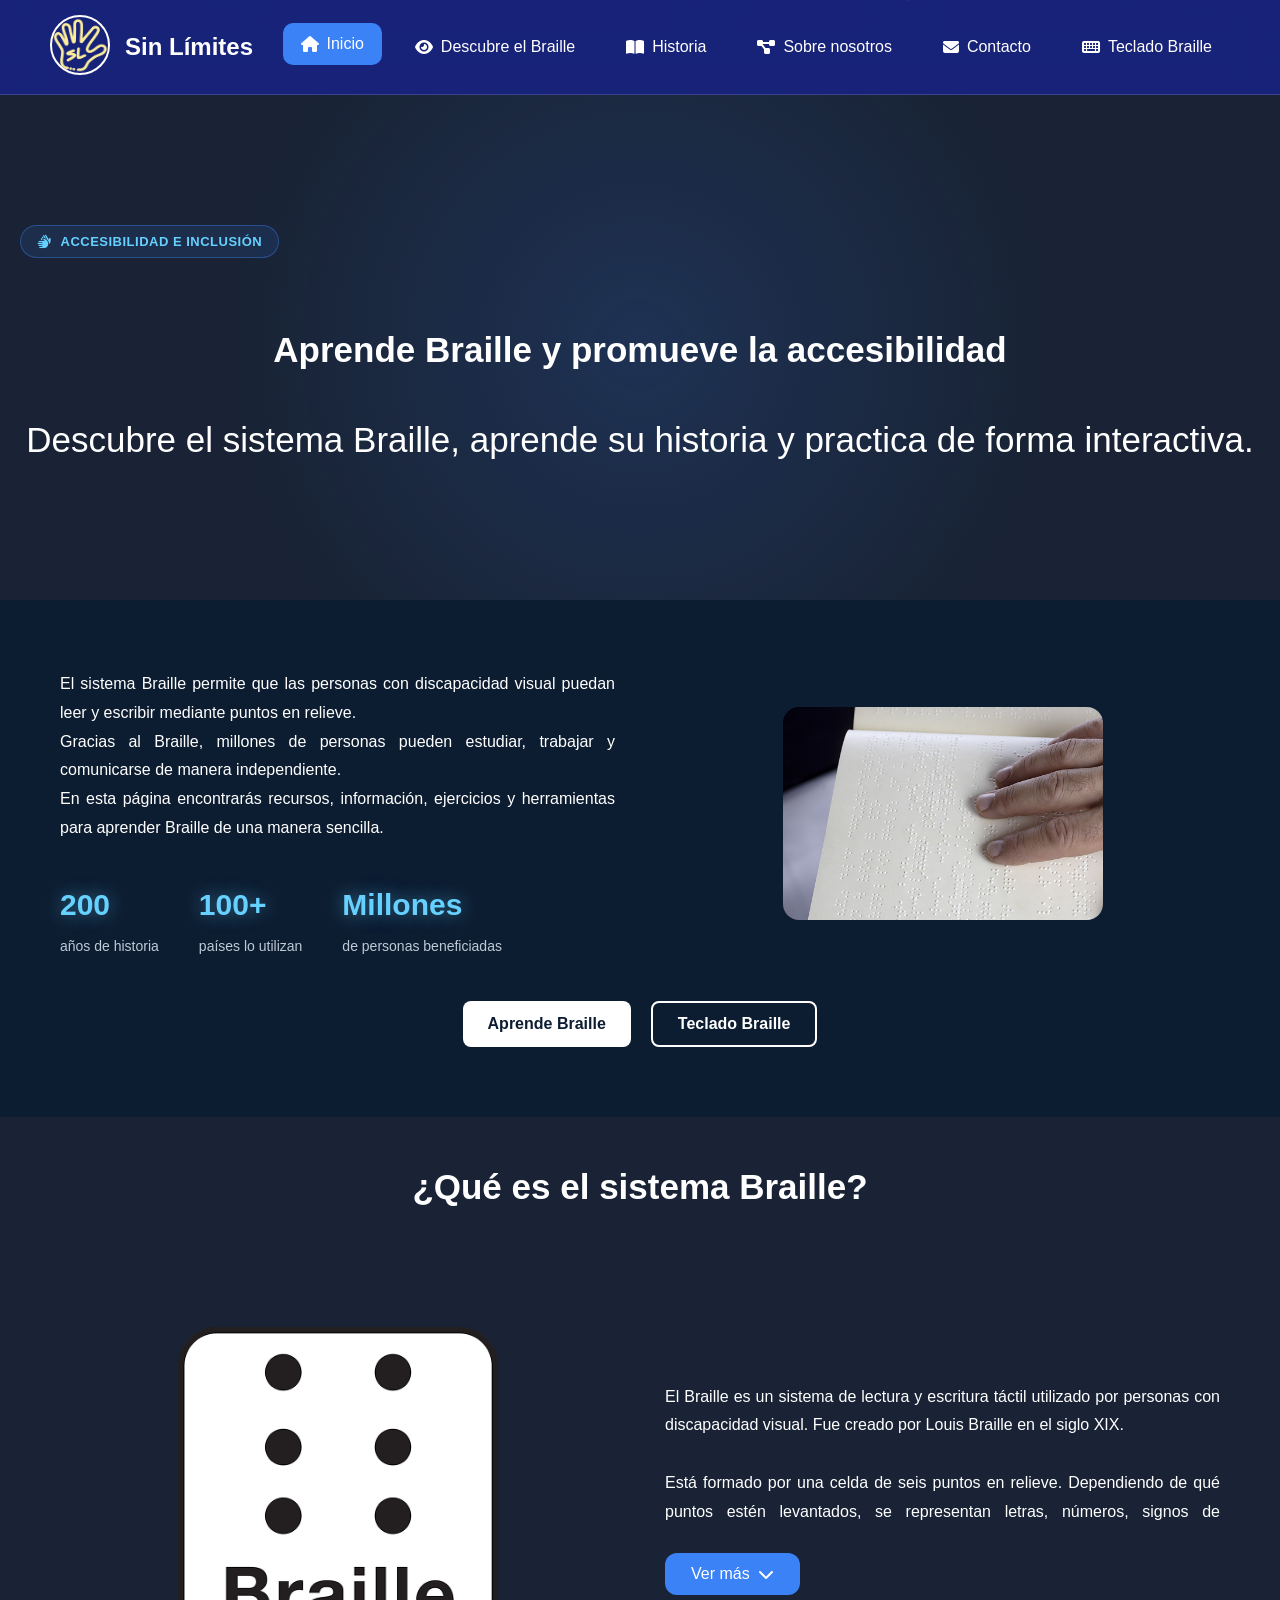
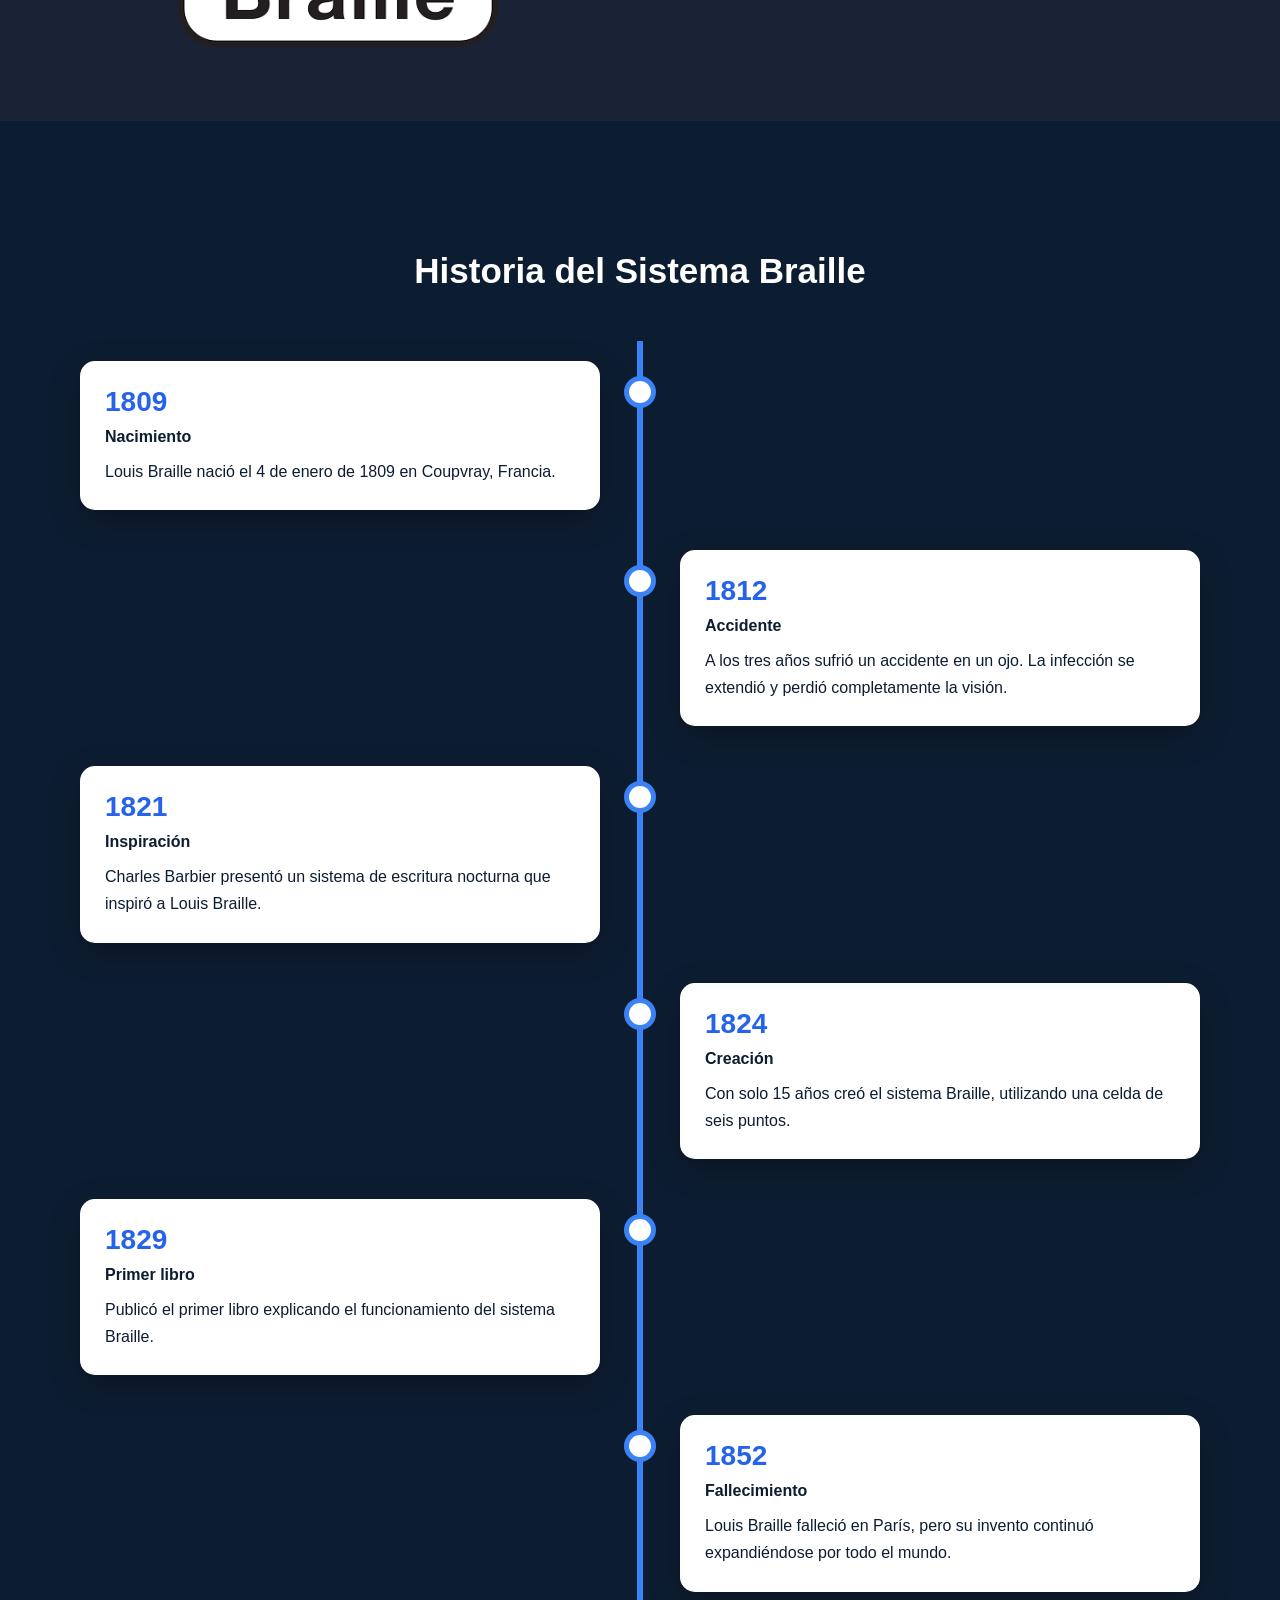
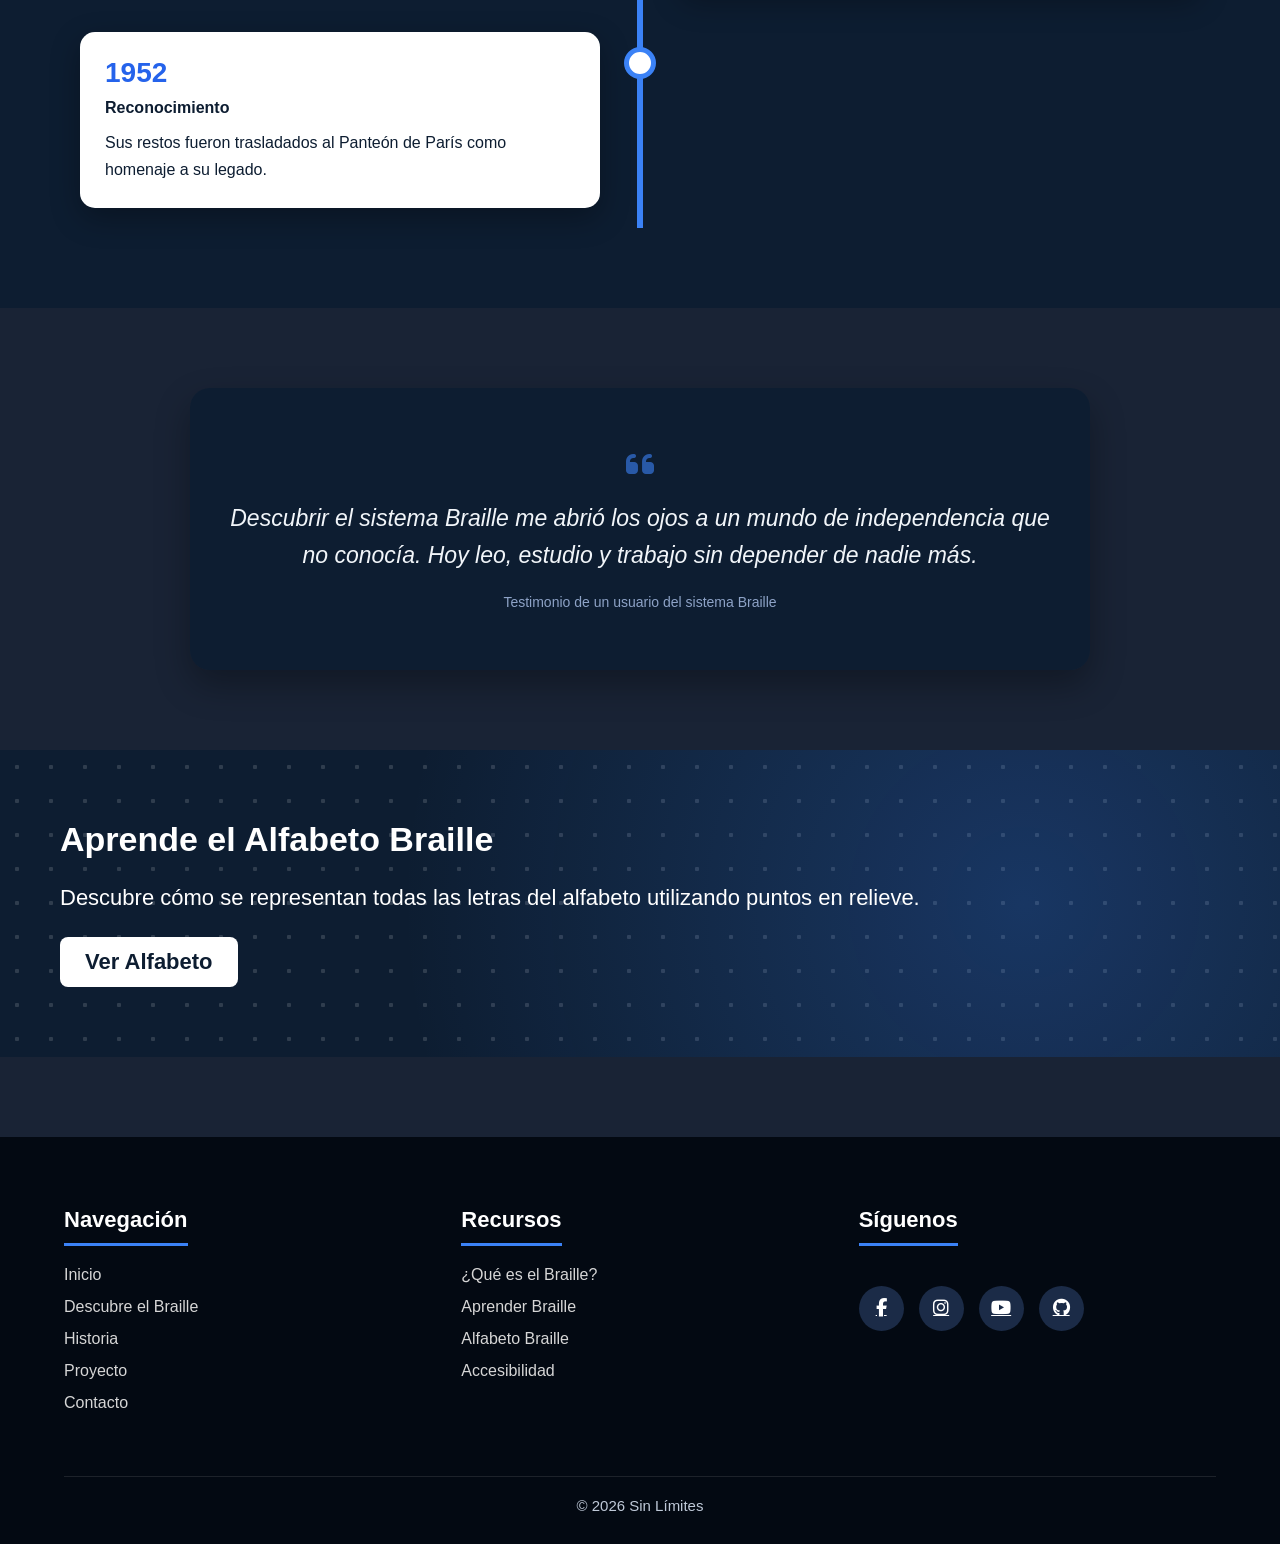
==== commit 96a6f381: "Cambios de php" ====
--- a/index.html
+++ b/index.html
@@ -29,7 +29,7 @@
         <a href="Mas_info.html"><i class="fas fa-book-open"></i> Historia</a>
         <a href="proyecto.html"><i class="fas fa-diagram-project"></i> Sobre nosotros</a>
         <a href="contactos.html"><i class="fas fa-envelope"></i> Contacto</a>
-        <a href="Login.html"><i class="fas fa-keyboard"></i> Teclado Braille</a>
+        <a href="Login.php"><i class="fas fa-keyboard"></i> Teclado Braille</a>
     </nav>
 </header>
     <main>
@@ -86,7 +86,7 @@
                 <a href="descubrebraile.html" class="btn">
                     Aprende Braille
                 </a>
-                <a href="Login.html" class="btn btn-secundario">
+                <a href="Login.php" class="btn btn-secundario">
                     Teclado Braille
                 </a>
             </div>
